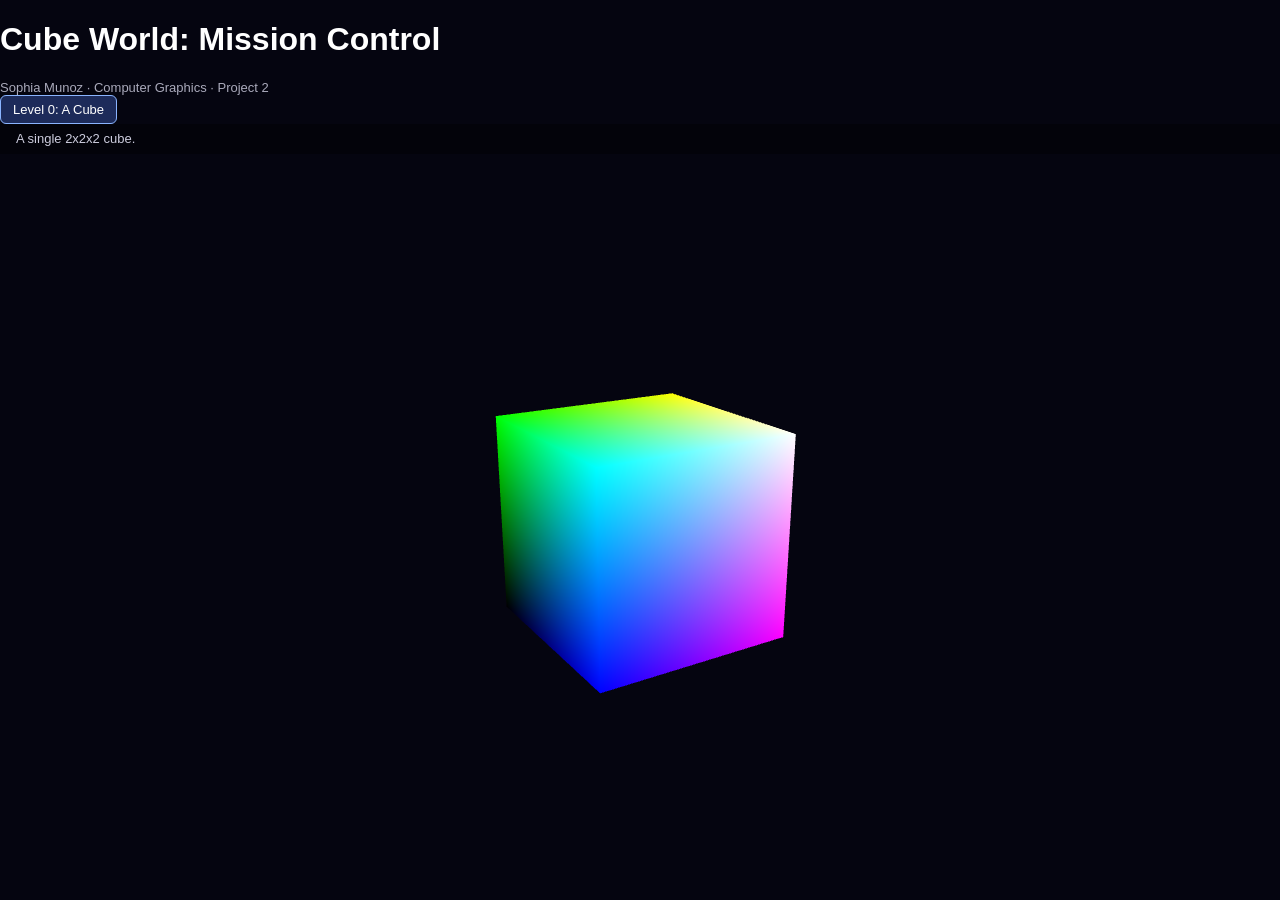
==== projects/project2/index.html @ 2b171d4d "added proj2 level 0" ====
<!DOCTYPE html>
<html lang="en">
<head>
    <meta charset="UTF-8">
    <meta name="viewport" content="width=device-width, initial-scale=1.0">
    <title>Project 2: Cube World</title>
    <link rel="stylesheet" href="style.css" />
</head>
<body>
    <!-- header: title, name, and project info -->
    <header>
        <div id="title-block">
            <h1>Cube World: Mission Control</h1>
            <p class="byline">Sophia Munoz &middot; Computer Graphics &middot; Project 2</p>
        </div>
        <div id="level-controls"></div>
    </header>

    <div id="level-info"></div>

    <canvas id="glCanvas"></canvas>

    <!-- main content: 3D canvas for the cube world -->
     <script defer src="math.js"></script>
     <script defer src="shaders.js"></script>
     <script defer src="gl-utils.js"></script>
     <script defer src="cube.js"></script>
     <script defer src="renderer.js"></script>
     <script defer src="camera.js"></script>
     <script defer src="level0.js"></script>
     <script defer src="main.js"></script>

</body>
</html>
---- projects/project2/style.css ----
html, body {
    margin: 0;
    height: 100%;
    background: #050510;
    color: #ffffff;
    font-family: Arial, sans-serif;
    overflow: hidden;
}

body {
    display: flex;
    flex-direction: column;
}

#header {
    display: flex;
    justify-content: space-between;
    align-items: center;
    gap: 16px;
    padding: 10px 16px;
    background: rgba(0, 0, 0, 0.6);
    border-bottom: 1px solid #22223a;
}

#header h1 {
    margin: 0;
    font-size: 20px;
}

.byline {
    margin: 2px 0 0;
    font-size: 13px;
    color: #aab;
}

#level-controls {
    display: flex;
    flex-wrap: wrap;
    gap: 8px;
}

#level-controls button {
    background: #0b0b1e;
    color: #ffffff;
    border: 1px solid #3a3a5a;
    border-radius: 6px;
    padding: 6px 12px;
    font-size: 13px;
    cursor: pointer;
}
 
#level-controls button:hover {
    border-color: #8ab4ff;
}
 
#level-controls button.active {
    background: #1d2b5a;
    border-color: #8ab4ff;
}
 
#level-info {
    padding: 6px 16px;
    font-size: 13px;
    line-height: 1.4;
    color: #ccd;
    background: rgba(0, 0, 0, 0.35);
    min-height: 18px;
}

#glCanvas {
    flex: 1;
    display: block;
    width: 100%;
    min-height: 0;
}
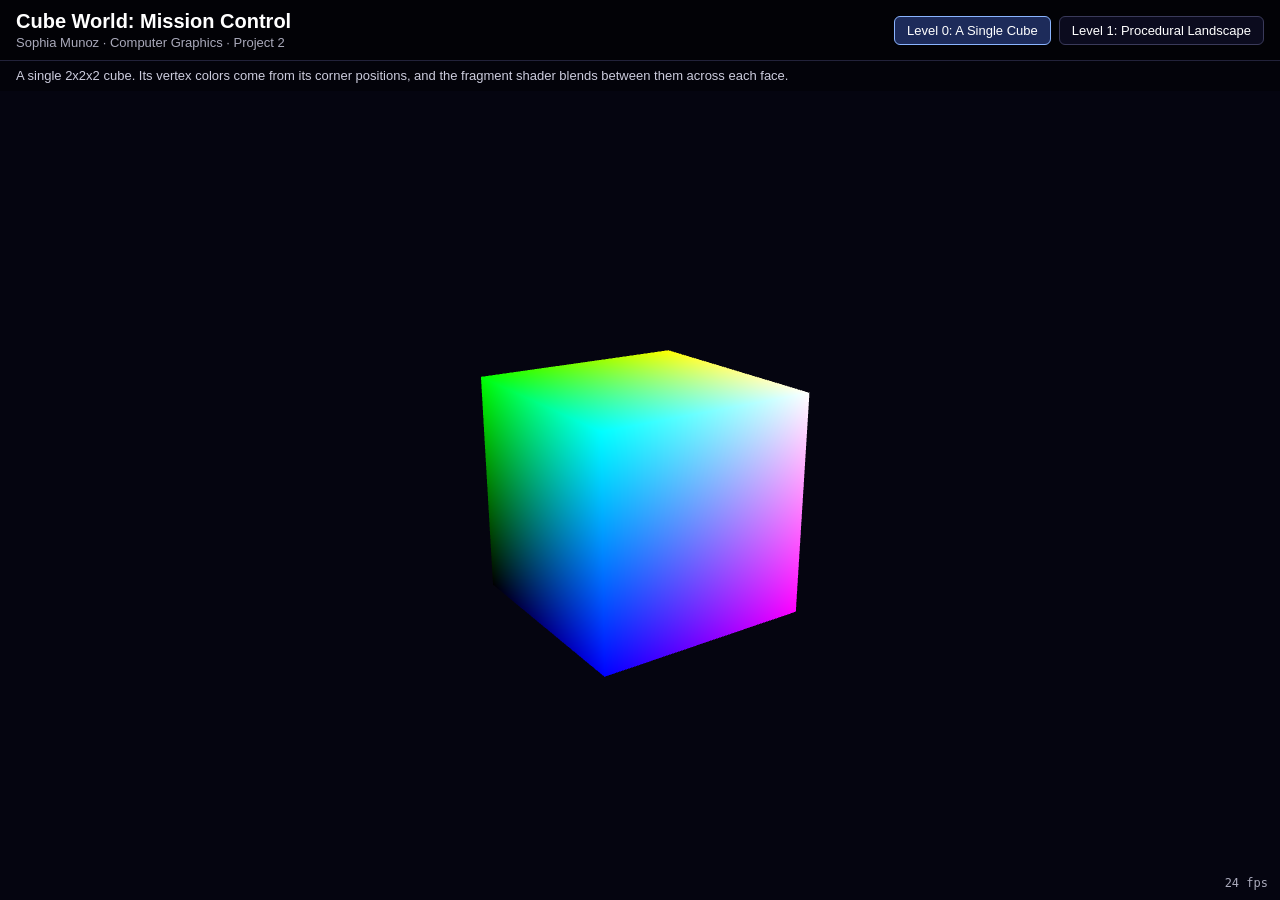
==== commit 801b9a1e: "add proj2 level 1" ====
--- a/projects/project2/index.html
+++ b/projects/project2/index.html
@@ -8,7 +8,7 @@
 </head>
 <body>
     <!-- header: title, name, and project info -->
-    <header>
+    <header id="header">
         <div id="title-block">
             <h1>Cube World: Mission Control</h1>
             <p class="byline">Sophia Munoz &middot; Computer Graphics &middot; Project 2</p>
@@ -17,6 +17,8 @@
     </header>
 
     <div id="level-info"></div>
+    <div id="level-options"></div>
+    <div id="fps"></div>
 
     <canvas id="glCanvas"></canvas>
 
@@ -28,6 +30,7 @@
      <script defer src="renderer.js"></script>
      <script defer src="camera.js"></script>
      <script defer src="level0.js"></script>
+     <script defer src="level1.js"></script>
      <script defer src="main.js"></script>
 
 </body>
--- a/projects/project2/style.css
+++ b/projects/project2/style.css
@@ -1,75 +1,114 @@
 html, body {
-    margin: 0;
-    height: 100%;
-    background: #050510;
-    color: #ffffff;
-    font-family: Arial, sans-serif;
-    overflow: hidden;
+  margin: 0;
+  height: 100%;
+  background: #050510;
+  color: #ffffff;
+  font-family: Arial, sans-serif;
+  overflow: hidden;
 }
 
 body {
-    display: flex;
-    flex-direction: column;
+  display: flex;
+  flex-direction: column;
+  position: relative;
 }
 
 #header {
-    display: flex;
-    justify-content: space-between;
-    align-items: center;
-    gap: 16px;
-    padding: 10px 16px;
-    background: rgba(0, 0, 0, 0.6);
-    border-bottom: 1px solid #22223a;
+  display: flex;
+  justify-content: space-between;
+  align-items: center;
+  gap: 16px;
+  padding: 10px 16px;
+  background: rgba(0, 0, 0, 0.6);
+  border-bottom: 1px solid #22223a;
 }
 
 #header h1 {
-    margin: 0;
-    font-size: 20px;
+  margin: 0;
+  font-size: 20px;
 }
 
 .byline {
-    margin: 2px 0 0;
-    font-size: 13px;
-    color: #aab;
+  margin: 2px 0 0;
+  font-size: 13px;
+  color: #aab;
 }
 
 #level-controls {
-    display: flex;
-    flex-wrap: wrap;
-    gap: 8px;
+  display: flex;
+  flex-wrap: wrap;
+  gap: 8px;
 }
 
 #level-controls button {
-    background: #0b0b1e;
-    color: #ffffff;
-    border: 1px solid #3a3a5a;
-    border-radius: 6px;
-    padding: 6px 12px;
-    font-size: 13px;
-    cursor: pointer;
+  background: #0b0b1e;
+  color: #ffffff;
+  border: 1px solid #3a3a5a;
+  border-radius: 6px;
+  padding: 6px 12px;
+  font-size: 13px;
+  cursor: pointer;
 }
- 
+
 #level-controls button:hover {
-    border-color: #8ab4ff;
+  border-color: #8ab4ff;
 }
- 
+
 #level-controls button.active {
-    background: #1d2b5a;
-    border-color: #8ab4ff;
+  background: #1d2b5a;
+  border-color: #8ab4ff;
 }
- 
+
 #level-info {
-    padding: 6px 16px;
-    font-size: 13px;
-    line-height: 1.4;
-    color: #ccd;
-    background: rgba(0, 0, 0, 0.35);
-    min-height: 18px;
+  padding: 6px 16px;
+  font-size: 13px;
+  line-height: 1.4;
+  color: #ccd;
+  background: rgba(0, 0, 0, 0.35);
+  min-height: 18px;
+}
+
+#level-options {
+  display: flex;
+  flex-wrap: wrap;
+  align-items: center;
+  gap: 16px;
+  padding: 6px 16px;
+  font-size: 13px;
+  color: #ccd;
+  background: rgba(0, 0, 0, 0.25);
+}
+
+#level-options:empty {
+  display: none;
+}
+
+#level-options select {
+  background: #0b0b1e;
+  color: #ffffff;
+  border: 1px solid #3a3a5a;
+  border-radius: 4px;
+  padding: 3px 6px;
+}
+
+#level-options .note {
+  color: #889;
+  font-style: italic;
+}
+
+#fps {
+  position: absolute;
+  right: 12px;
+  bottom: 10px;
+  font-family: monospace;
+  font-size: 12px;
+  color: #aab;
+  z-index: 2;
 }
 
 #glCanvas {
-    flex: 1;
-    display: block;
-    width: 100%;
-    min-height: 0;
+  flex: 1;
+  display: block;
+  width: 100%;
+  min-height: 0;
 }
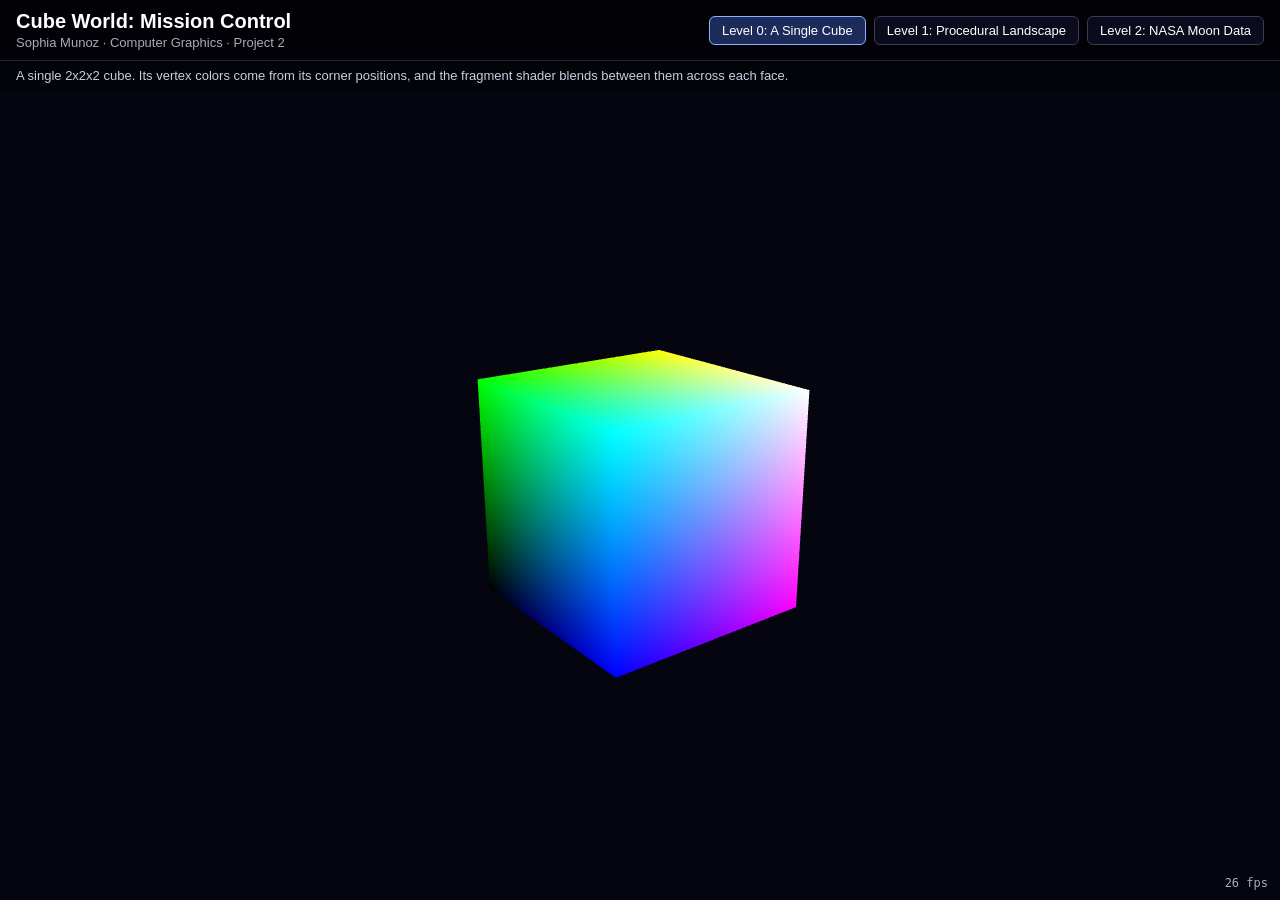
==== commit a37b48b6: "add proj2 level 2" ====
--- a/projects/project2/index.html
+++ b/projects/project2/index.html
@@ -31,6 +31,7 @@
      <script defer src="camera.js"></script>
      <script defer src="level0.js"></script>
      <script defer src="level1.js"></script>
+     <script defer src="level2.js"></script>
      <script defer src="main.js"></script>
 
 </body>
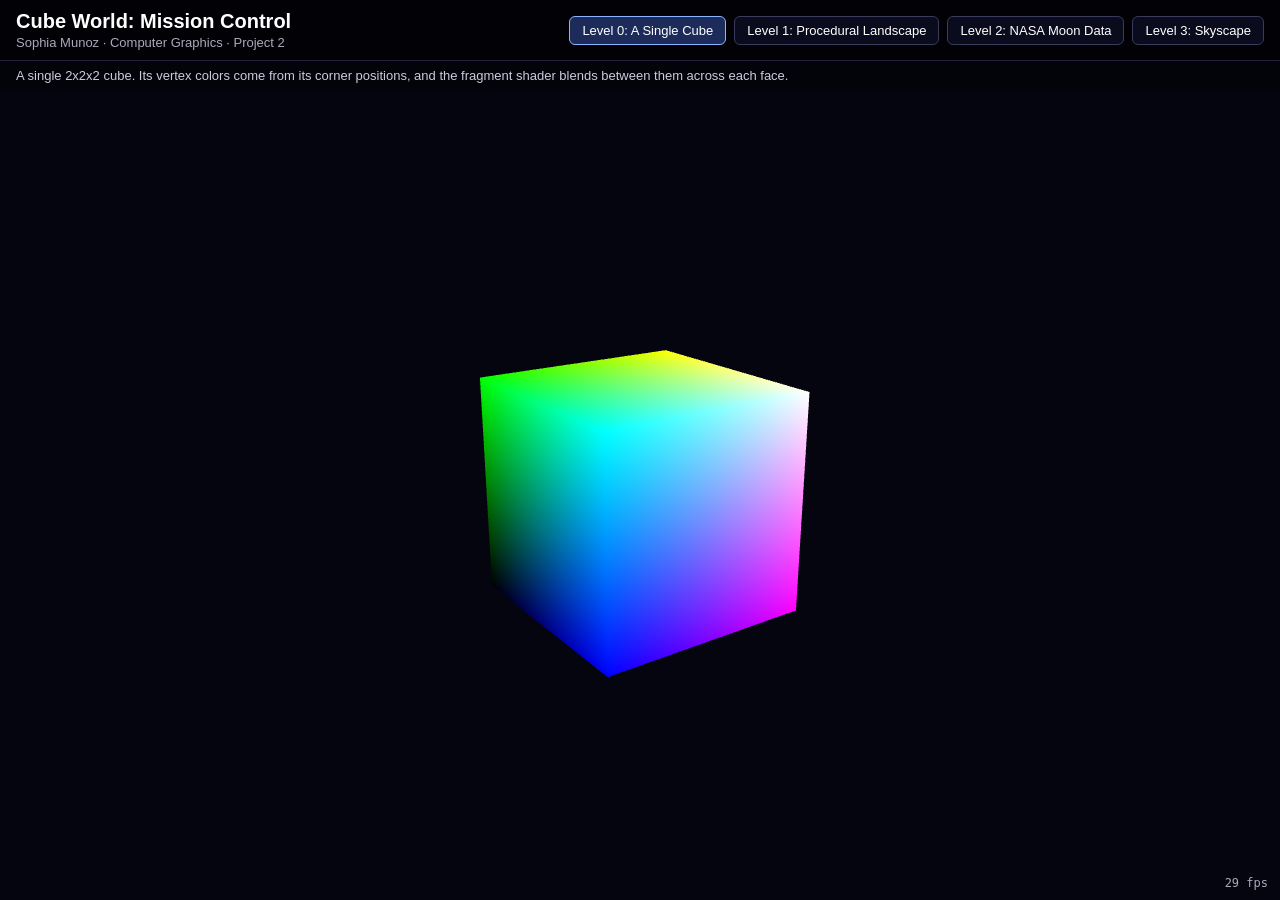
==== commit e5808273: "add proj2 level 3" ====
--- a/projects/project2/index.html
+++ b/projects/project2/index.html
@@ -32,6 +32,7 @@
      <script defer src="level0.js"></script>
      <script defer src="level1.js"></script>
      <script defer src="level2.js"></script>
+     <script defer src="level3.js"></script>
      <script defer src="main.js"></script>
 
 </body>
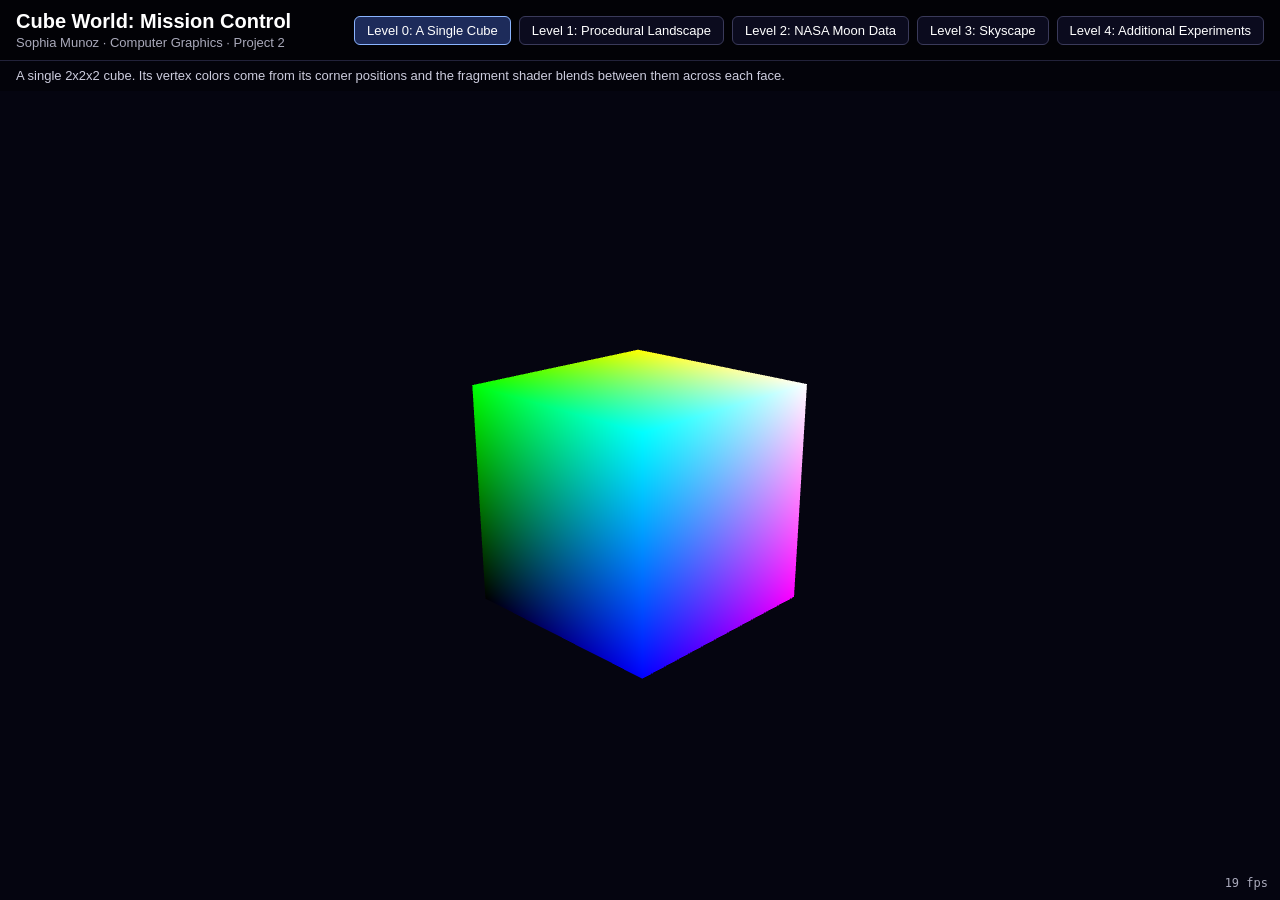
==== commit e2e0b725: "made adjustments to levels" ====
--- a/projects/project2/index.html
+++ b/projects/project2/index.html
@@ -33,6 +33,7 @@
      <script defer src="level1.js"></script>
      <script defer src="level2.js"></script>
      <script defer src="level3.js"></script>
+     <script defer src="level4.js"></script>
      <script defer src="main.js"></script>
 
 </body>
